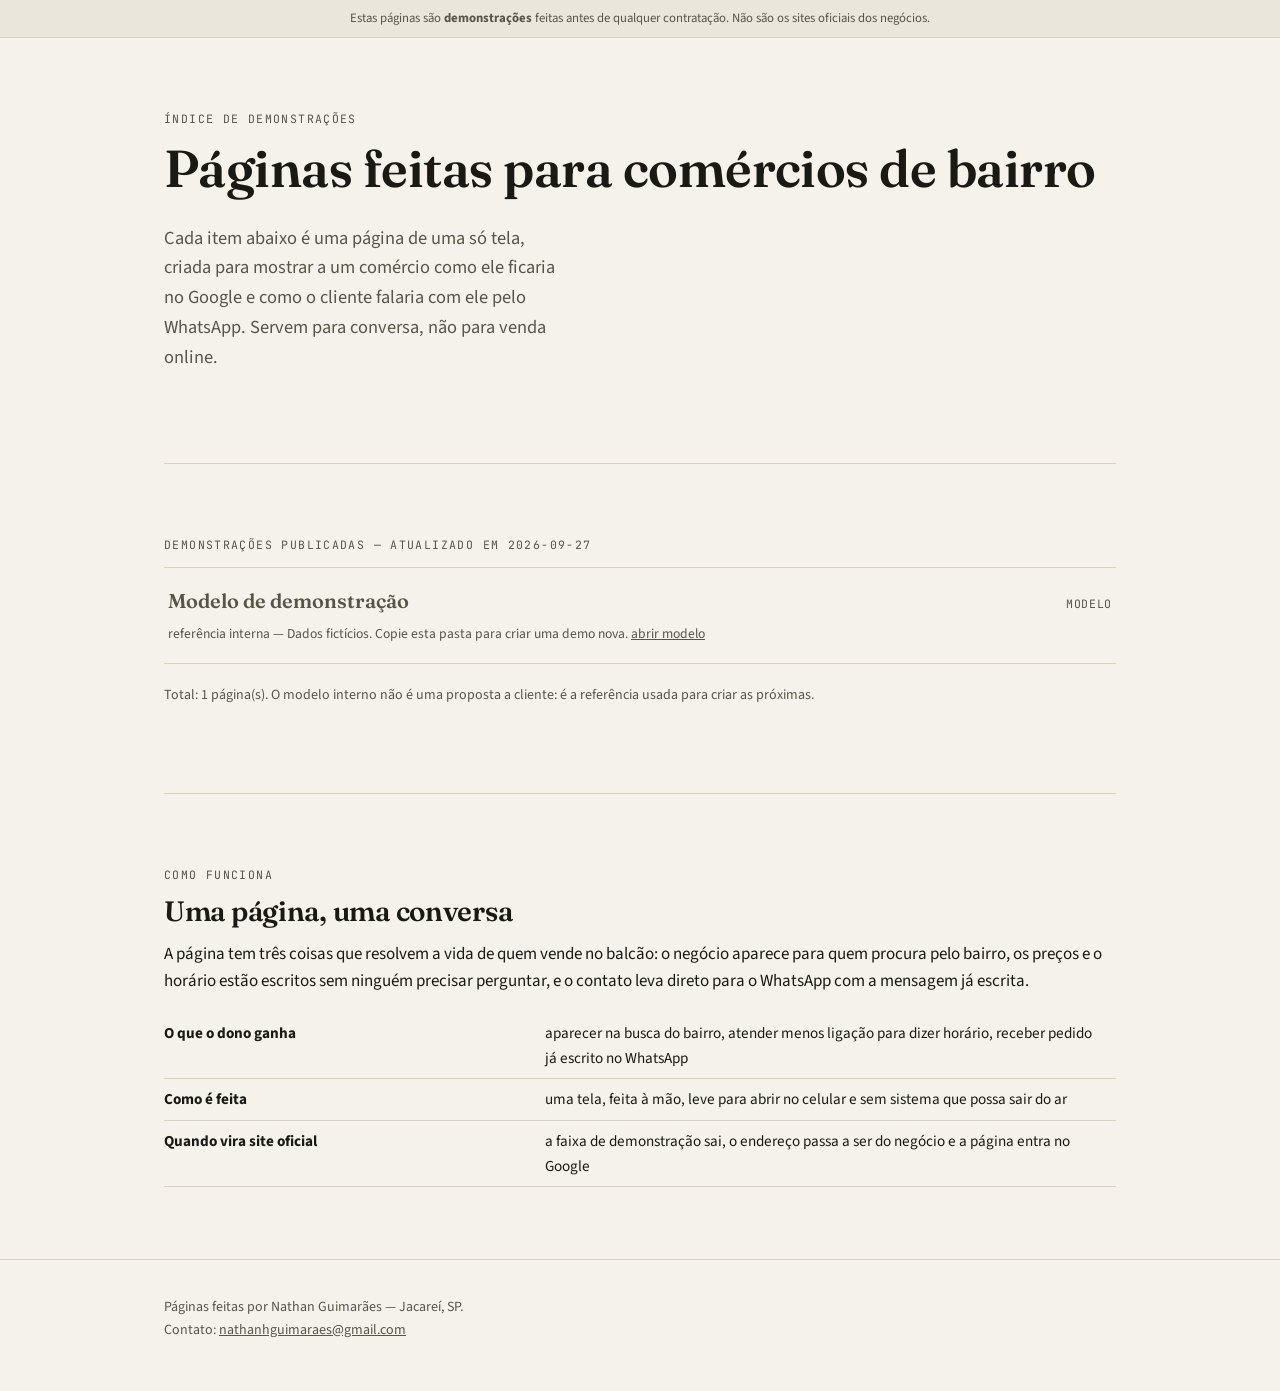
==== index.html @ 0478eab7 "chore: bootstrap demo pages repo - estrutura, tokens visuais (assets/base.css) e registro em demos.j" ====
<!DOCTYPE html>
<html lang="pt-BR">
<head>
<meta charset="utf-8">
<meta name="viewport" content="width=device-width, initial-scale=1">
<title>Demonstrações — páginas para comércio de bairro</title>
<meta name="description" content="Índice das páginas de demonstração criadas para comércios de Jacareí e região. São propostas: nenhuma é o site oficial do negócio.">
<!-- demonstrações não devem aparecer na busca (architecture_docs/decisions.md D3) -->
<meta name="robots" content="noindex, nofollow">
<meta name="color-scheme" content="light">
<link rel="preconnect" href="https://fonts.googleapis.com">
<link rel="preconnect" href="https://fonts.gstatic.com" crossorigin>
<link rel="stylesheet" href="https://fonts.googleapis.com/css2?family=Fraunces:opsz,wght@9..144,500;9..144,600&family=Source+Sans+3:wght@400;600&family=JetBrains+Mono:wght@400;500&display=swap">
<link rel="stylesheet" href="./assets/base.css">
</head>
<body>
<div class="demo-banner">Estas páginas são <strong>demonstrações</strong> feitas antes de qualquer contratação. Não são os sites oficiais dos negócios.</div>

<main class="wrap">
  <section class="section">
    <p class="label">índice de demonstrações</p>
    <h1>Páginas feitas para comércios de bairro</h1>
    <p class="lead">Cada item abaixo é uma página de uma só tela, criada para mostrar a um comércio como ele ficaria no Google e como o cliente falaria com ele pelo WhatsApp. Servem para conversa, não para venda online.</p>
  </section>

  <section class="section">
    <p class="label">demonstrações publicadas — atualizado em 2026-09-27</p>
    <ul class="lista">
      <li>
        <div class="item-interno">
          <span class="item-nome">Modelo de demonstração</span>
          <span class="item-status">modelo</span>
          <span class="item-meta">referência interna — Dados fictícios. Copie esta pasta para criar uma demo nova. <a href="./demos/_template/">abrir modelo</a></span>
        </div>
      </li>
    </ul>
    <p class="small muted" style="margin-top:1.25rem">Total: 1 página(s). O modelo interno não é uma proposta a cliente: é a referência usada para criar as próximas.</p>
  </section>

  <section class="section">
    <p class="label">como funciona</p>
    <h2>Uma página, uma conversa</h2>
    <p>A página tem três coisas que resolvem a vida de quem vende no balcão: o negócio aparece para quem procura pelo bairro, os preços e o horário estão escritos sem ninguém precisar perguntar, e o contato leva direto para o WhatsApp com a mensagem já escrita.</p>
    <table class="simples">
      <tr><th>O que o dono ganha</th><td>aparecer na busca do bairro, atender menos ligação para dizer horário, receber pedido já escrito no WhatsApp</td></tr>
      <tr><th>Como é feita</th><td>uma tela, feita à mão, leve para abrir no celular e sem sistema que possa sair do ar</td></tr>
      <tr><th>Quando vira site oficial</th><td>a faixa de demonstração sai, o endereço passa a ser do negócio e a página entra no Google</td></tr>
    </table>
  </section>
</main>

<footer class="rodape">
  <div class="wrap">
    <p>Páginas feitas por Nathan Guimarães — Jacareí, SP.<br>
    Contato: <a href="mailto:nathanhguimaraes@gmail.com">nathanhguimaraes@gmail.com</a></p>
  </div>
</footer>
</body>
</html>
---- assets/base.css ----
/* Demos — tokens e base compartilhada.
   Nenhuma página declara cor, fonte ou espaçamento fora daqui (ver architecture_docs/visual.md). */

:root {
  /* cor */
  --paper: #f5f2ec;
  --paper-2: #ebe6dc;
  --ink: #1a1914;
  --ink-soft: #57544a;
  --rule: #d6d1c4;
  --accent: #1e4d45;
  --accent-ink: #f7f6f2;
  --alerta: #7a2e38;

  /* tipografia */
  --font-title: "Fraunces", Georgia, "Times New Roman", serif;
  --font-body: "Source Sans 3", system-ui, -apple-system, "Segoe UI", sans-serif;
  --font-mono: "JetBrains Mono", ui-monospace, SFMono-Regular, Menlo, monospace;
  --fs-base: 1.0625rem;      /* 17px */
  --fs-title: clamp(2rem, 6vw, 3.25rem);
  --fs-h2: clamp(1.35rem, 3vw, 1.75rem);
  --lh-body: 1.62;

  /* espaço e forma */
  --gap: 1rem;
  --gap-lg: 2.25rem;
  --sec: clamp(2.5rem, 7vw, 4.5rem);
  --radius: 3px;
  --maxw: 62rem;

  /* alvo de toque e foco (visual.md 2.4) */
  --tap: 3rem;
}

*, *::before, *::after { box-sizing: border-box; }

html { -webkit-text-size-adjust: 100%; }

body {
  margin: 0;
  background: var(--paper);
  color: var(--ink);
  font-family: var(--font-body);
  font-size: var(--fs-base);
  line-height: var(--lh-body);
  text-rendering: optimizeLegibility;
}

h1, h2, h3 { font-family: var(--font-title); font-weight: 600; line-height: 1.1; margin: 0 0 .5em; letter-spacing: -.01em; }
h1 { font-size: var(--fs-title); }
h2 { font-size: var(--fs-h2); }
h3 { font-size: 1.1rem; }
p { margin: 0 0 1em; }
a { color: inherit; }
img { max-width: 100%; height: auto; display: block; }
hr { border: 0; border-top: 1px solid var(--rule); margin: var(--gap-lg) 0; }

.wrap { width: 100%; max-width: var(--maxw); margin: 0 auto; padding: 0 1.25rem; }
.section { padding: var(--sec) 0; border-top: 1px solid var(--rule); }
.section:first-of-type { border-top: 0; }

/* rótulo técnico: a única coisa que usa mono */
.label {
  font-family: var(--font-mono);
  font-size: .72rem;
  letter-spacing: .12em;
  text-transform: uppercase;
  color: var(--ink-soft);
  margin: 0 0 .75rem;
}

.lead { font-size: 1.15rem; color: var(--ink-soft); max-width: 44ch; }
.muted { color: var(--ink-soft); }
.small { font-size: .875rem; }

/* botão: retângulo de raio pequeno, altura de toque garantida, sem pílula nem gradiente */
.btn {
  display: inline-flex; align-items: center; justify-content: center; gap: .5rem;
  min-height: var(--tap); padding: .7rem 1.15rem;
  background: var(--accent); color: var(--accent-ink);
  border: 1px solid var(--accent); border-radius: var(--radius);
  font: inherit; font-weight: 600; text-decoration: none; cursor: pointer;
}
.btn:hover { filter: brightness(1.08); }
.btn--ghost { background: transparent; color: var(--ink); border-color: var(--ink); }
:focus-visible { outline: 2px solid var(--accent); outline-offset: 2px; }

/* faixa de demonstração: presente em toda página de demo (ver decisions.md D3) */
.demo-banner {
  background: var(--paper-2); border-bottom: 1px solid var(--rule);
  font-size: .8rem; color: var(--ink-soft); padding: .5rem 1.25rem; text-align: center;
}

/* lista da home */
.lista { list-style: none; margin: 0; padding: 0; border-top: 1px solid var(--rule); }
.lista li { border-bottom: 1px solid var(--rule); }
.lista a.item, .lista .item-interno {
  display: grid; grid-template-columns: 1fr auto; gap: .35rem 1rem;
  align-items: baseline; padding: 1.1rem .25rem; text-decoration: none;
}
.lista a.item:hover { background: var(--paper-2); }
.item-nome { font-family: var(--font-title); font-size: 1.25rem; font-weight: 600; }
.item-meta { font-size: .85rem; color: var(--ink-soft); }
.item-status {
  font-family: var(--font-mono); font-size: .72rem; letter-spacing: .06em;
  text-transform: uppercase; color: var(--ink-soft); white-space: nowrap;
}
.item-interno { color: var(--ink-soft); }

/* tabela de duas colunas: precisa caber em 390px sem estourar (revisão em 430px de viewport) */
table.simples { width: 100%; border-collapse: collapse; font-size: .95rem; table-layout: fixed; }
table.simples th { width: 40%; }
table.simples th, table.simples td {
  text-align: left; padding: .5rem .75rem .5rem 0; border-bottom: 1px solid var(--rule);
  vertical-align: top; overflow-wrap: anywhere;
}

footer.rodape { border-top: 1px solid var(--rule); padding: var(--gap-lg) 0; font-size: .875rem; color: var(--ink-soft); }

@media (prefers-reduced-motion: reduce) { * { transition: none !important; animation: none !important; } }
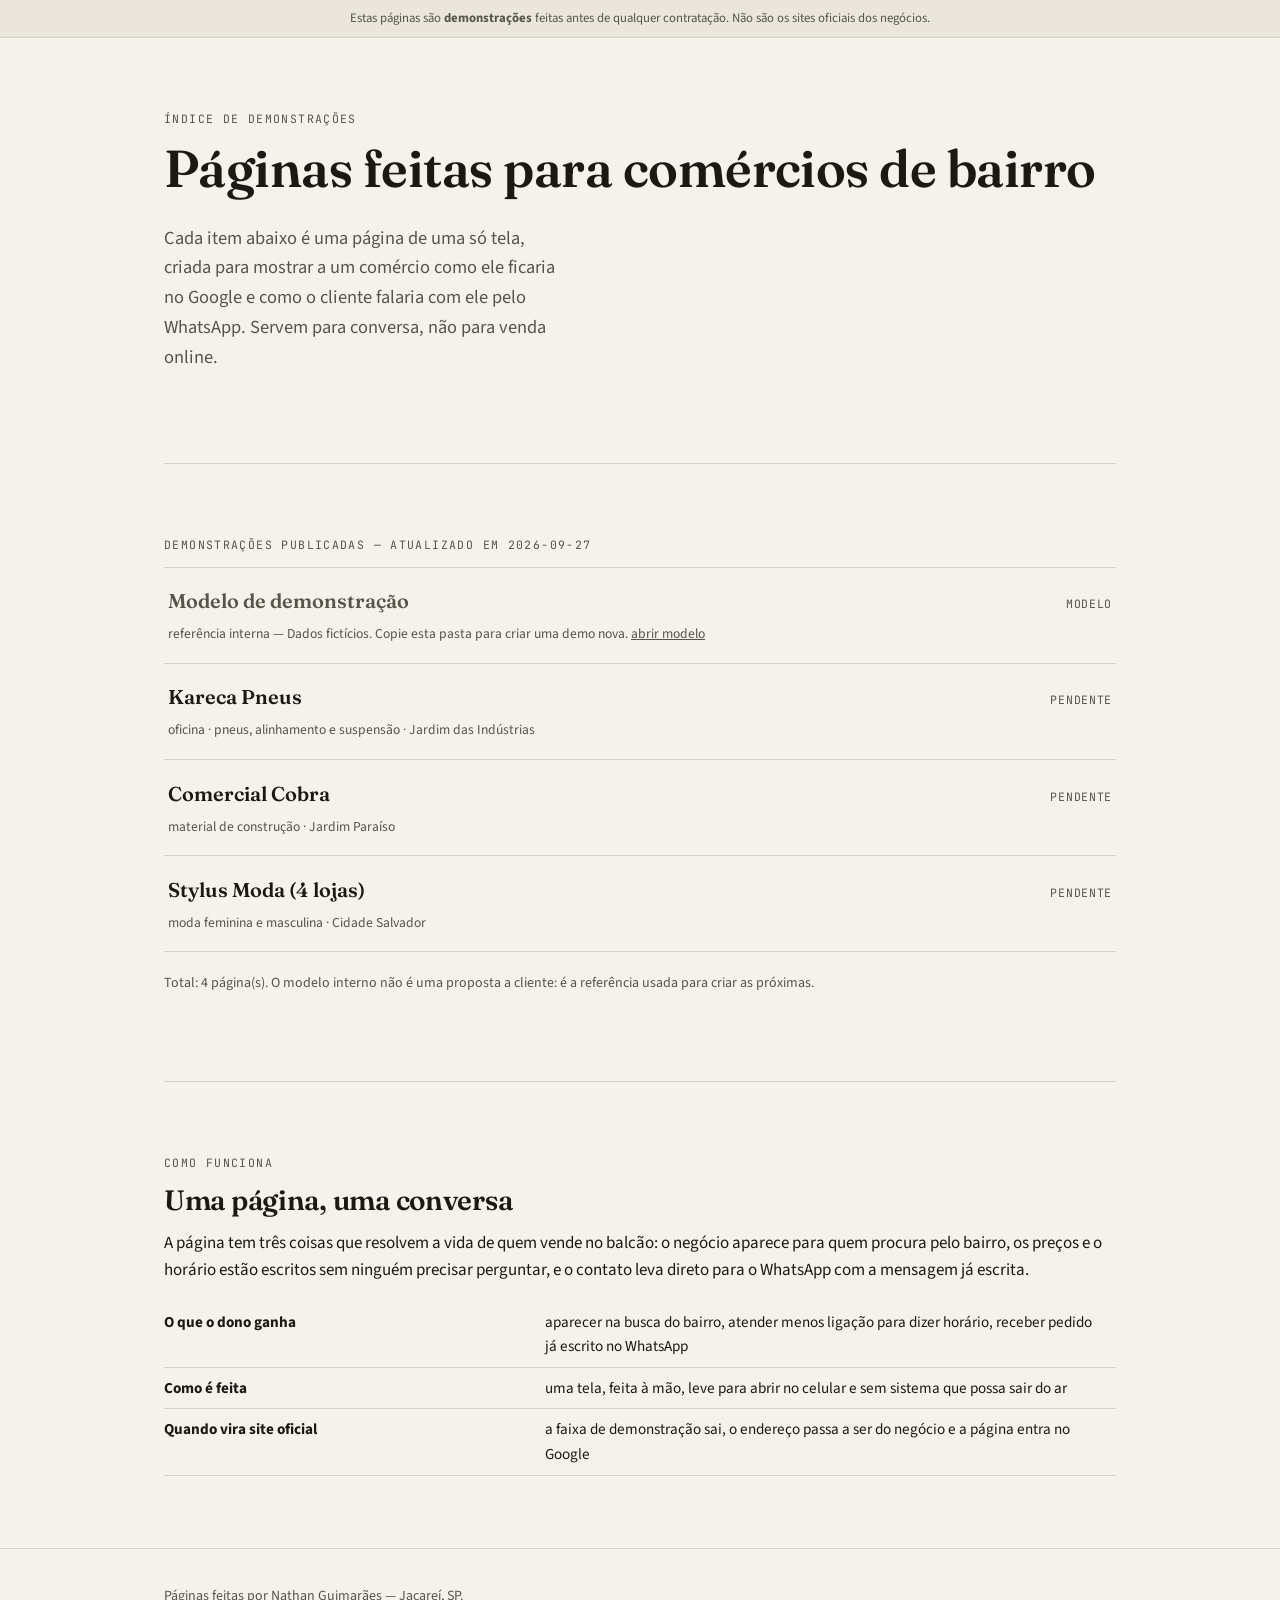
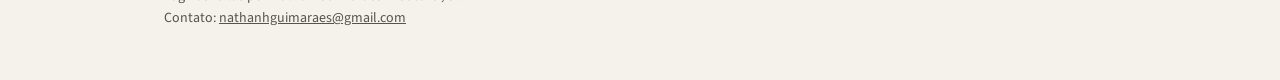
==== commit 77f28584: "feat: add the first three client demos - kareca-pneus: oficina, arte da marca, servicos, horario pub" ====
--- a/index.html
+++ b/index.html
@@ -33,8 +33,29 @@
           <span class="item-meta">referência interna — Dados fictícios. Copie esta pasta para criar uma demo nova. <a href="./demos/_template/">abrir modelo</a></span>
         </div>
       </li>
+      <li>
+        <a class="item" href="./demos/kareca-pneus/">
+          <span class="item-nome">Kareca Pneus</span>
+          <span class="item-status">pendente</span>
+          <span class="item-meta">oficina · pneus, alinhamento e suspensão · Jardim das Indústrias</span>
+        </a>
+      </li>
+      <li>
+        <a class="item" href="./demos/comercial-cobra/">
+          <span class="item-nome">Comercial Cobra</span>
+          <span class="item-status">pendente</span>
+          <span class="item-meta">material de construção · Jardim Paraíso</span>
+        </a>
+      </li>
+      <li>
+        <a class="item" href="./demos/stylus-moda/">
+          <span class="item-nome">Stylus Moda (4 lojas)</span>
+          <span class="item-status">pendente</span>
+          <span class="item-meta">moda feminina e masculina · Cidade Salvador</span>
+        </a>
+      </li>
     </ul>
-    <p class="small muted" style="margin-top:1.25rem">Total: 1 página(s). O modelo interno não é uma proposta a cliente: é a referência usada para criar as próximas.</p>
+    <p class="small muted" style="margin-top:1.25rem">Total: 4 página(s). O modelo interno não é uma proposta a cliente: é a referência usada para criar as próximas.</p>
   </section>
 
   <section class="section">
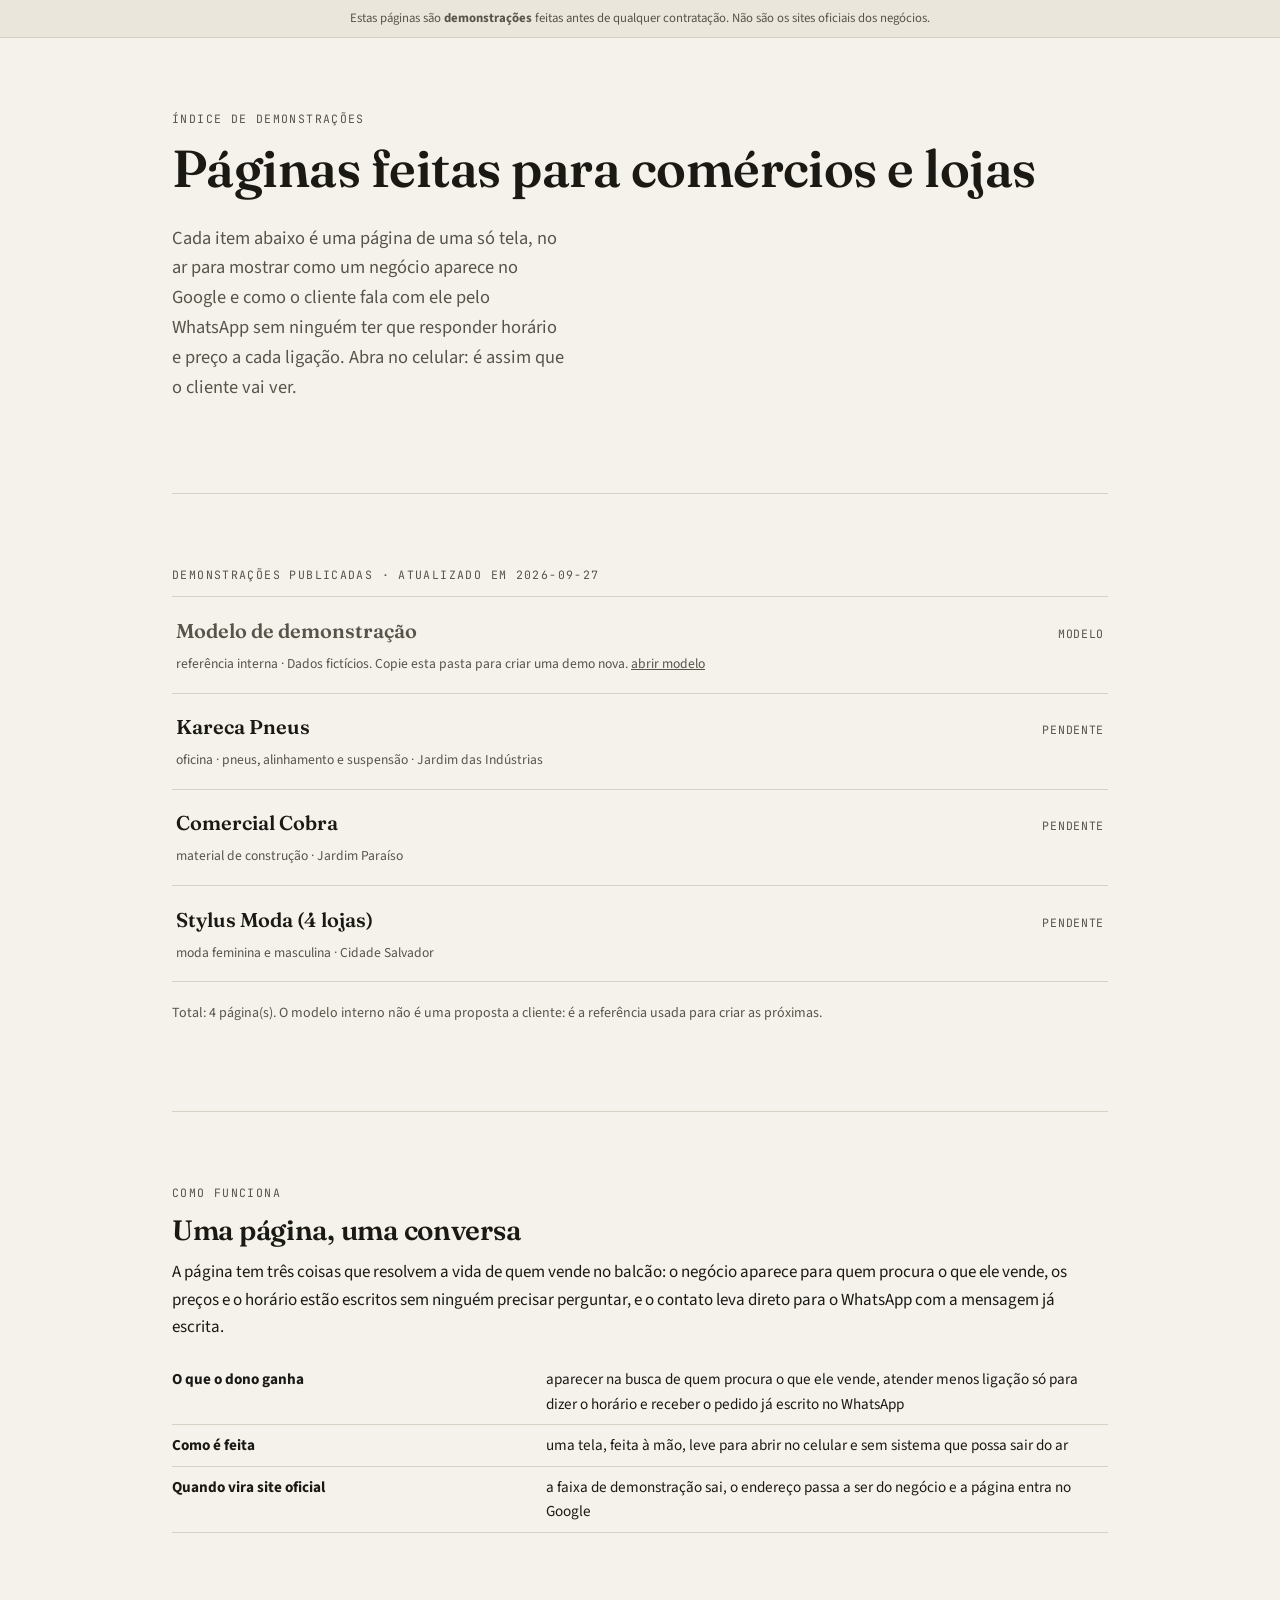
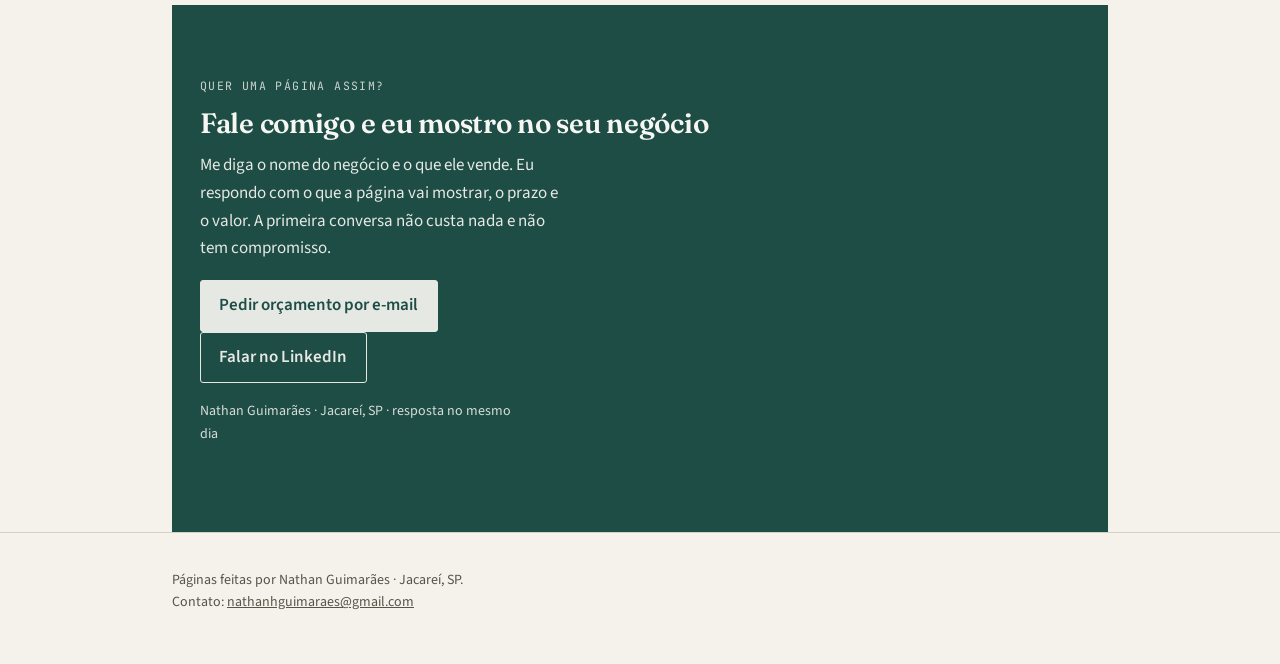
==== commit 32c91cf2: "Demos: CTA final em cada página, copy sem travessão, respiro no celular e arte da Kareca sem faixas " ====
--- a/index.html
+++ b/index.html
@@ -3,8 +3,8 @@
 <head>
 <meta charset="utf-8">
 <meta name="viewport" content="width=device-width, initial-scale=1">
-<title>Demonstrações — páginas para comércio de bairro</title>
-<meta name="description" content="Índice das páginas de demonstração criadas para comércios de Jacareí e região. São propostas: nenhuma é o site oficial do negócio.">
+<title>Demonstrações: páginas para comércios e lojas</title>
+<meta name="description" content="Índice das páginas de demonstração criadas para comércios e lojas. São propostas: nenhuma é o site oficial do negócio.">
 <!-- demonstrações não devem aparecer na busca (architecture_docs/decisions.md D3) -->
 <meta name="robots" content="noindex, nofollow">
 <meta name="color-scheme" content="light">
@@ -19,18 +19,18 @@
 <main class="wrap">
   <section class="section">
     <p class="label">índice de demonstrações</p>
-    <h1>Páginas feitas para comércios de bairro</h1>
-    <p class="lead">Cada item abaixo é uma página de uma só tela, criada para mostrar a um comércio como ele ficaria no Google e como o cliente falaria com ele pelo WhatsApp. Servem para conversa, não para venda online.</p>
+    <h1>Páginas feitas para comércios e lojas</h1>
+    <p class="lead">Cada item abaixo é uma página de uma só tela, no ar para mostrar como um negócio aparece no Google e como o cliente fala com ele pelo WhatsApp sem ninguém ter que responder horário e preço a cada ligação. Abra no celular: é assim que o cliente vai ver.</p>
   </section>
 
   <section class="section">
-    <p class="label">demonstrações publicadas — atualizado em 2026-09-27</p>
+    <p class="label">demonstrações publicadas · atualizado em 2026-09-27</p>
     <ul class="lista">
       <li>
         <div class="item-interno">
           <span class="item-nome">Modelo de demonstração</span>
           <span class="item-status">modelo</span>
-          <span class="item-meta">referência interna — Dados fictícios. Copie esta pasta para criar uma demo nova. <a href="./demos/_template/">abrir modelo</a></span>
+          <span class="item-meta">referência interna · Dados fictícios. Copie esta pasta para criar uma demo nova. <a href="./demos/_template/">abrir modelo</a></span>
         </div>
       </li>
       <li>
@@ -61,18 +61,30 @@
   <section class="section">
     <p class="label">como funciona</p>
     <h2>Uma página, uma conversa</h2>
-    <p>A página tem três coisas que resolvem a vida de quem vende no balcão: o negócio aparece para quem procura pelo bairro, os preços e o horário estão escritos sem ninguém precisar perguntar, e o contato leva direto para o WhatsApp com a mensagem já escrita.</p>
+    <p>A página tem três coisas que resolvem a vida de quem vende no balcão: o negócio aparece para quem procura o que ele vende, os preços e o horário estão escritos sem ninguém precisar perguntar, e o contato leva direto para o WhatsApp com a mensagem já escrita.</p>
     <table class="simples">
-      <tr><th>O que o dono ganha</th><td>aparecer na busca do bairro, atender menos ligação para dizer horário, receber pedido já escrito no WhatsApp</td></tr>
+      <tr><th>O que o dono ganha</th><td>aparecer na busca de quem procura o que ele vende, atender menos ligação só para dizer o horário e receber o pedido já escrito no WhatsApp</td></tr>
       <tr><th>Como é feita</th><td>uma tela, feita à mão, leve para abrir no celular e sem sistema que possa sair do ar</td></tr>
       <tr><th>Quando vira site oficial</th><td>a faixa de demonstração sai, o endereço passa a ser do negócio e a página entra no Google</td></tr>
     </table>
+  </section>
+  <section class="cta-final" id="contato">
+    <div class="wrap">
+      <p class="label">quer uma página assim?</p>
+      <h2>Fale comigo e eu mostro no seu negócio</h2>
+      <p>Me diga o nome do negócio e o que ele vende. Eu respondo com o que a página vai mostrar, o prazo e o valor. A primeira conversa não custa nada e não tem compromisso.</p>
+      <p class="acoes">
+        <a class="btn" href="mailto:nathanhguimaraes@gmail.com?subject=Quero%20uma%20p%C3%A1gina%20para%20meu%20neg%C3%B3cio">Pedir orçamento por e-mail</a>
+        <a class="btn btn--ghost" href="https://linkedin.com/in/nathanguimaraes">Falar no LinkedIn</a>
+      </p>
+      <p class="small">Nathan Guimarães · Jacareí, SP · resposta no mesmo dia</p>
+    </div>
   </section>
 </main>
 
 <footer class="rodape">
   <div class="wrap">
-    <p>Páginas feitas por Nathan Guimarães — Jacareí, SP.<br>
+    <p>Páginas feitas por Nathan Guimarães · Jacareí, SP.<br>
     Contato: <a href="mailto:nathanhguimaraes@gmail.com">nathanhguimaraes@gmail.com</a></p>
   </div>
 </footer>
--- a/assets/base.css
+++ b/assets/base.css
@@ -55,8 +55,8 @@
 img { max-width: 100%; height: auto; display: block; }
 hr { border: 0; border-top: 1px solid var(--rule); margin: var(--gap-lg) 0; }
 
-.wrap { width: 100%; max-width: var(--maxw); margin: 0 auto; padding: 0 1.25rem; }
-.section { padding: var(--sec) 0; border-top: 1px solid var(--rule); }
+.wrap { width: 100%; max-width: var(--maxw); margin: 0 auto; padding: 0 clamp(1.25rem, 5.2vw, 1.75rem); }
+.section { padding-block: var(--sec); border-top: 1px solid var(--rule); }
 .section:first-of-type { border-top: 0; }
 
 /* rótulo técnico: a única coisa que usa mono */
@@ -85,10 +85,22 @@
 .btn--ghost { background: transparent; color: var(--ink); border-color: var(--ink); }
 :focus-visible { outline: 2px solid var(--accent); outline-offset: 2px; }
 
+/* grade nunca deve estourar a largura: filhos de grid podem encolher */
+.hero-grid > *, .grade > *, .fatos > * { min-width: 0; }
+
+/* faixa final de contato: toda demo termina pedindo o contato */
+.cta-final { background: var(--accent); color: var(--accent-ink); padding: var(--sec) 0; border-top: 0; }
+.cta-final h2 { color: var(--accent-ink); }
+.cta-final p { color: var(--accent-ink); opacity: .92; max-width: 46ch; }
+.cta-final .label { color: var(--accent-ink); opacity: .8; }
+.cta-final .btn { background: var(--accent-ink); color: var(--accent); border-color: var(--accent-ink); }
+.cta-final .btn--ghost { background: transparent; color: var(--accent-ink); border-color: var(--accent-ink); }
+.cta-final .small { color: var(--accent-ink); opacity: .85; }
+
 /* faixa de demonstração: presente em toda página de demo (ver decisions.md D3) */
 .demo-banner {
   background: var(--paper-2); border-bottom: 1px solid var(--rule);
-  font-size: .8rem; color: var(--ink-soft); padding: .5rem 1.25rem; text-align: center;
+  font-size: .8rem; color: var(--ink-soft); padding: .5rem clamp(1.25rem, 5.2vw, 1.75rem); text-align: center;
 }
 
 /* lista da home */
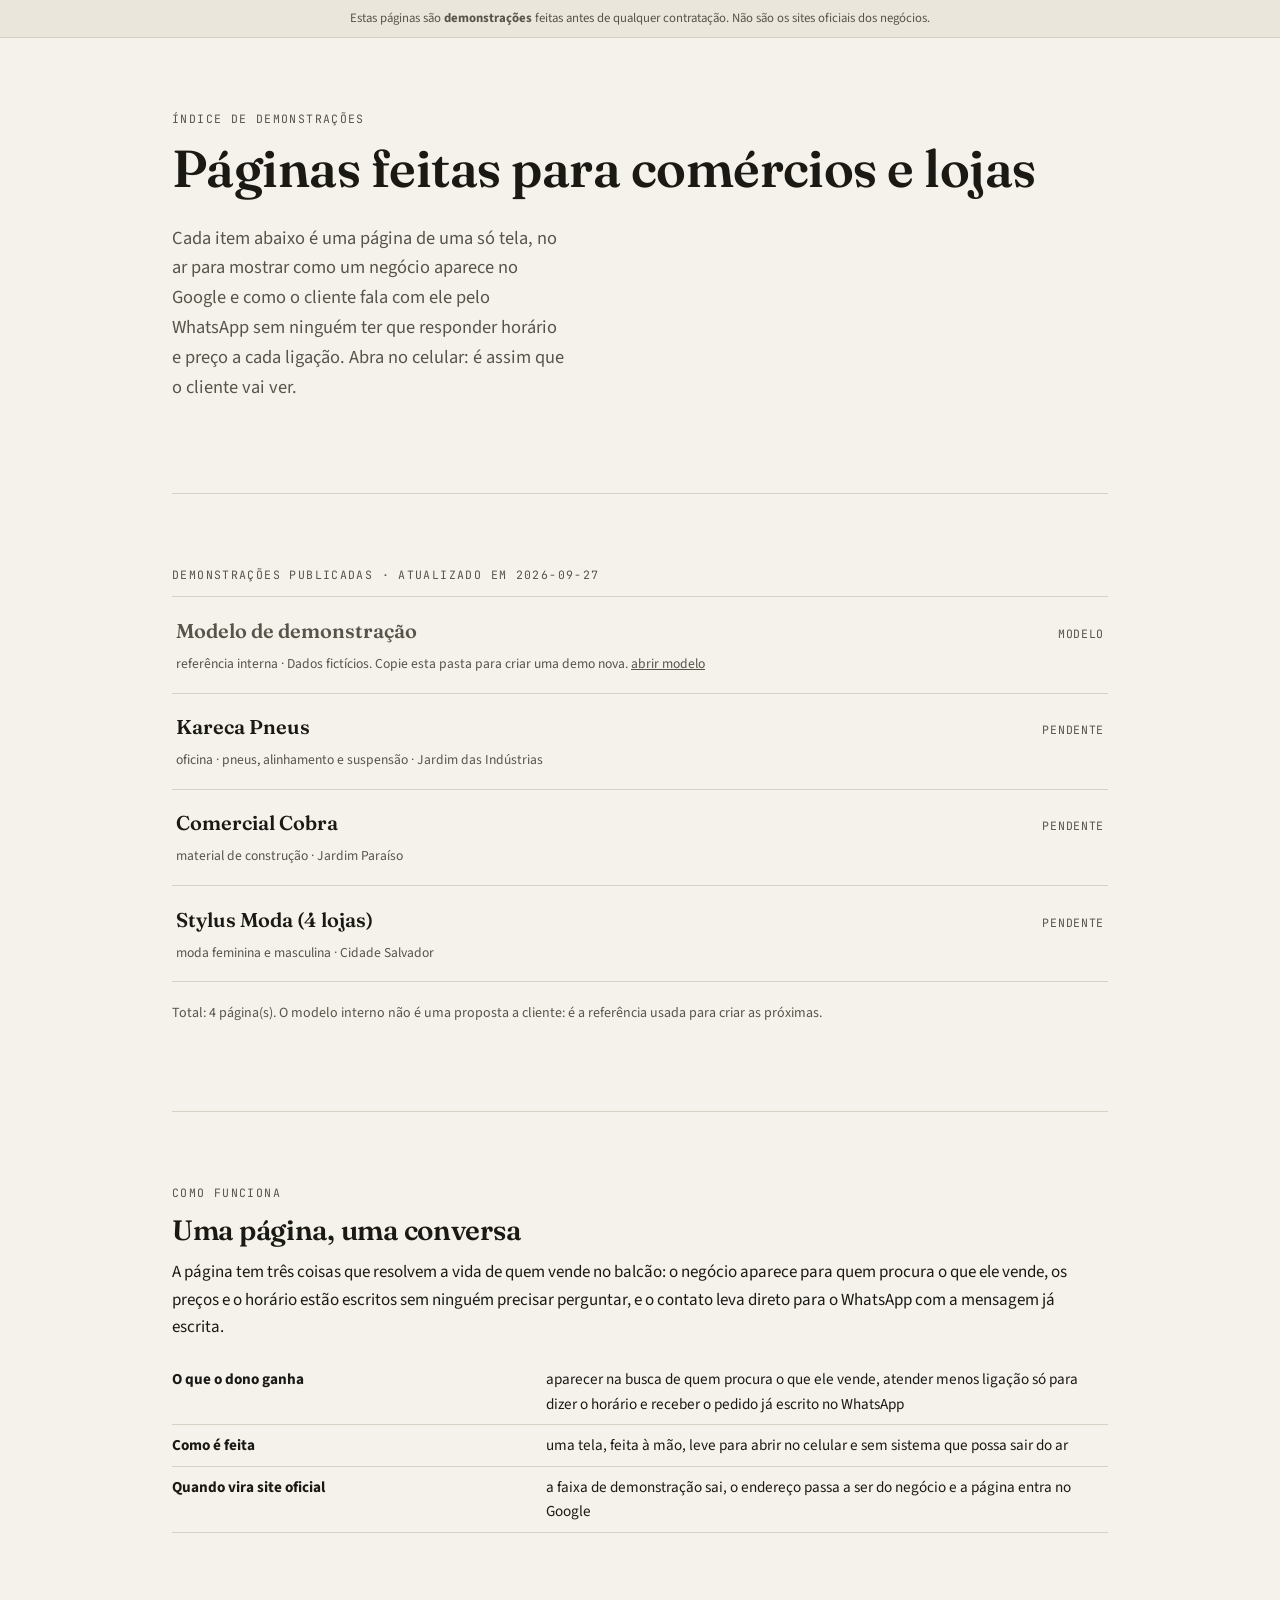
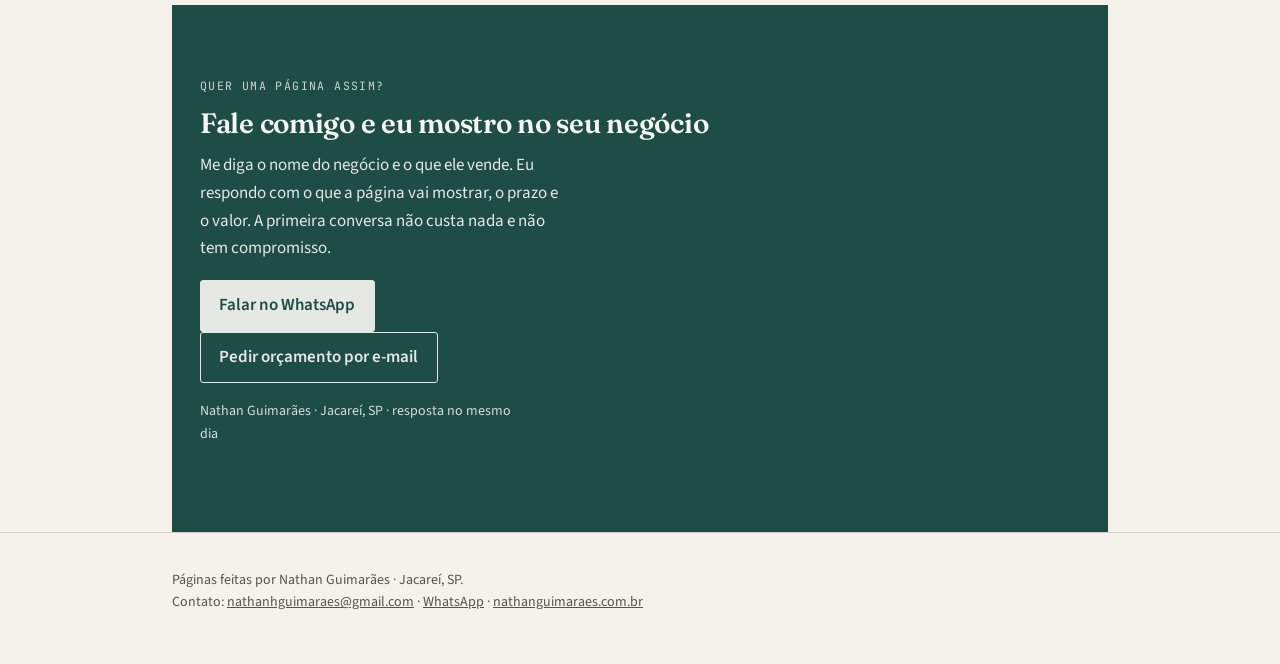
==== commit d65d9138: "Give every demo a way back: author link, WhatsApp CTA and social tags - Each demo footer now links t" ====
--- a/index.html
+++ b/index.html
@@ -74,8 +74,8 @@
       <h2>Fale comigo e eu mostro no seu negócio</h2>
       <p>Me diga o nome do negócio e o que ele vende. Eu respondo com o que a página vai mostrar, o prazo e o valor. A primeira conversa não custa nada e não tem compromisso.</p>
       <p class="acoes">
-        <a class="btn" href="mailto:nathanhguimaraes@gmail.com?subject=Quero%20uma%20p%C3%A1gina%20para%20meu%20neg%C3%B3cio">Pedir orçamento por e-mail</a>
-        <a class="btn btn--ghost" href="https://linkedin.com/in/nathanguimaraes">Falar no LinkedIn</a>
+        <a class="btn" href="https://wa.me/5512997640390?text=Ol%C3%A1%2C%20Nathan!%20Vi%20uma%20das%20p%C3%A1ginas%20de%20demonstra%C3%A7%C3%A3o%20e%20quero%20uma%20para%20o%20meu%20neg%C3%B3cio." rel="noopener">Falar no WhatsApp</a>
+        <a class="btn btn--ghost" href="mailto:nathanhguimaraes@gmail.com?subject=Quero%20uma%20p%C3%A1gina%20para%20meu%20neg%C3%B3cio">Pedir orçamento por e-mail</a>
       </p>
       <p class="small">Nathan Guimarães · Jacareí, SP · resposta no mesmo dia</p>
     </div>
@@ -85,7 +85,7 @@
 <footer class="rodape">
   <div class="wrap">
     <p>Páginas feitas por Nathan Guimarães · Jacareí, SP.<br>
-    Contato: <a href="mailto:nathanhguimaraes@gmail.com">nathanhguimaraes@gmail.com</a></p>
+    Contato: <a href="mailto:nathanhguimaraes@gmail.com">nathanhguimaraes@gmail.com</a> · <a href="https://wa.me/5512997640390" rel="noopener">WhatsApp</a> · <a href="https://nathanguimaraes.com.br/" rel="noopener">nathanguimaraes.com.br</a></p>
   </div>
 </footer>
 </body>
